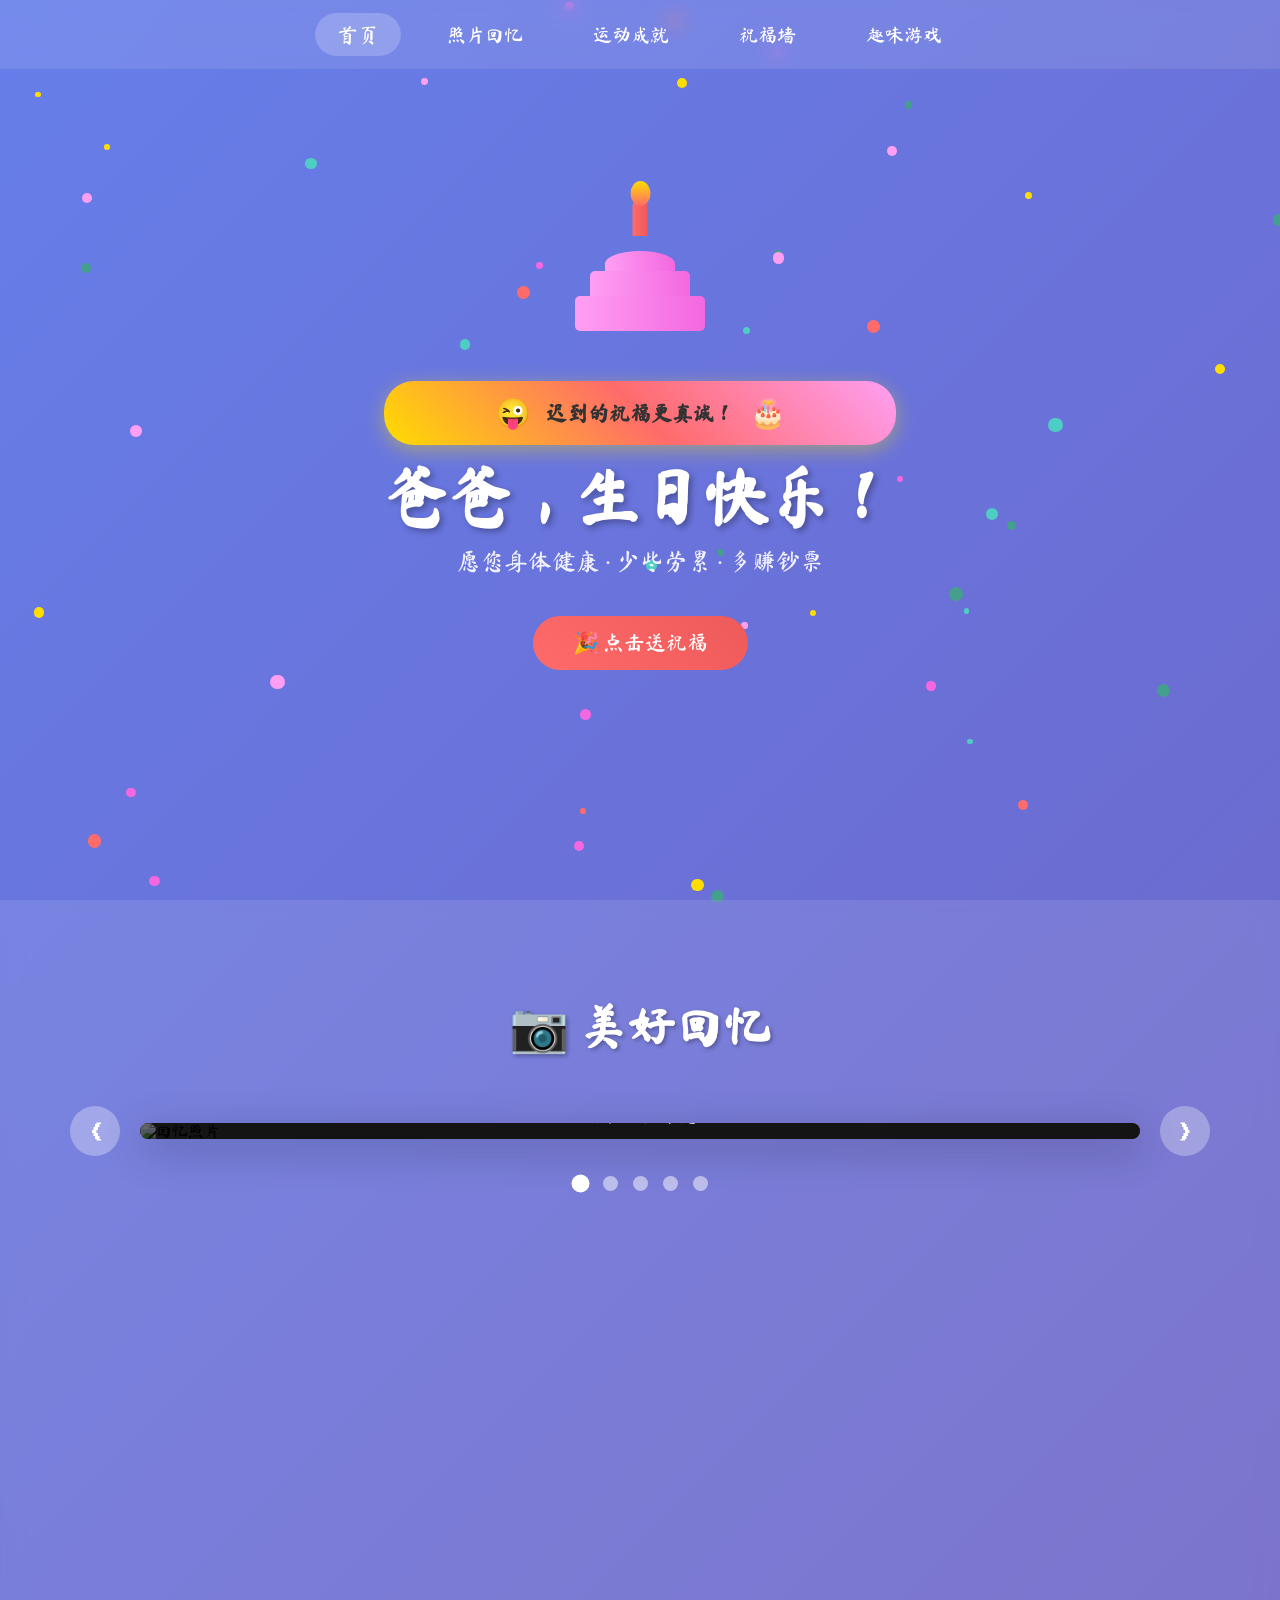
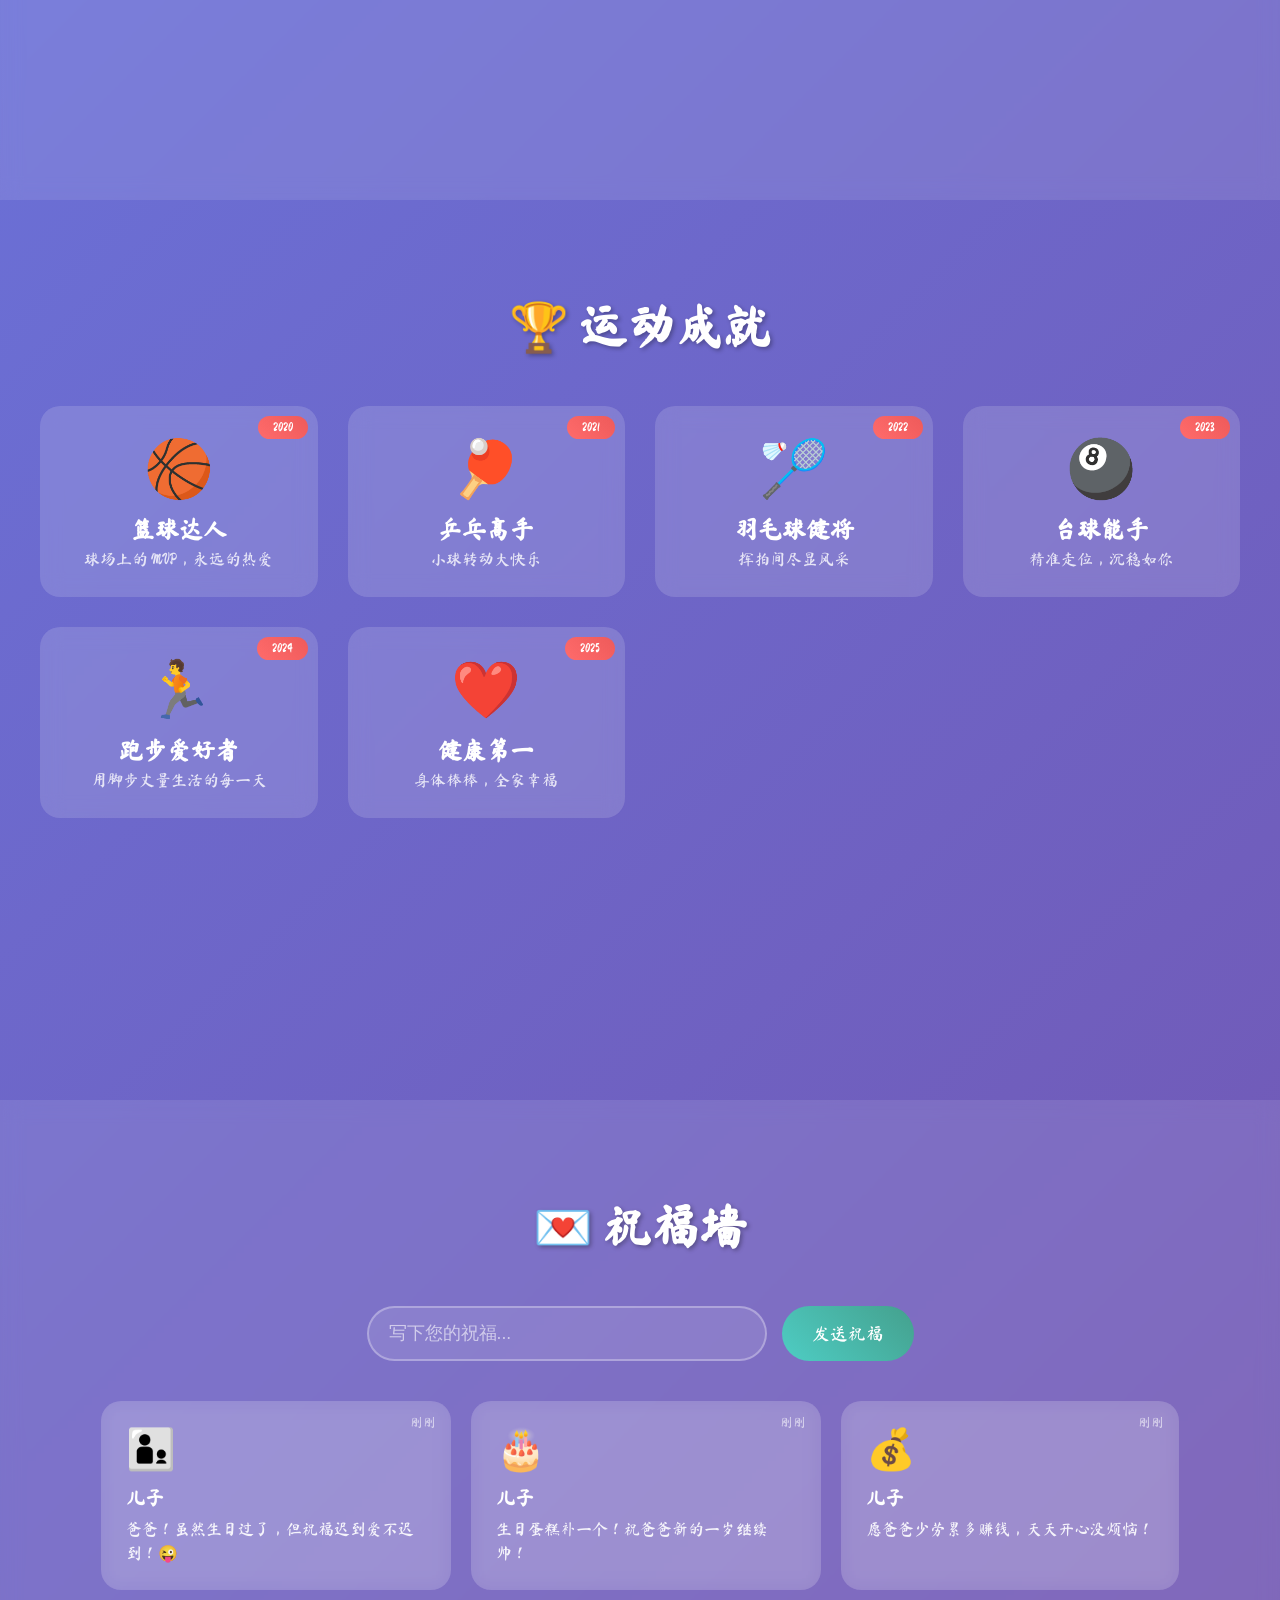
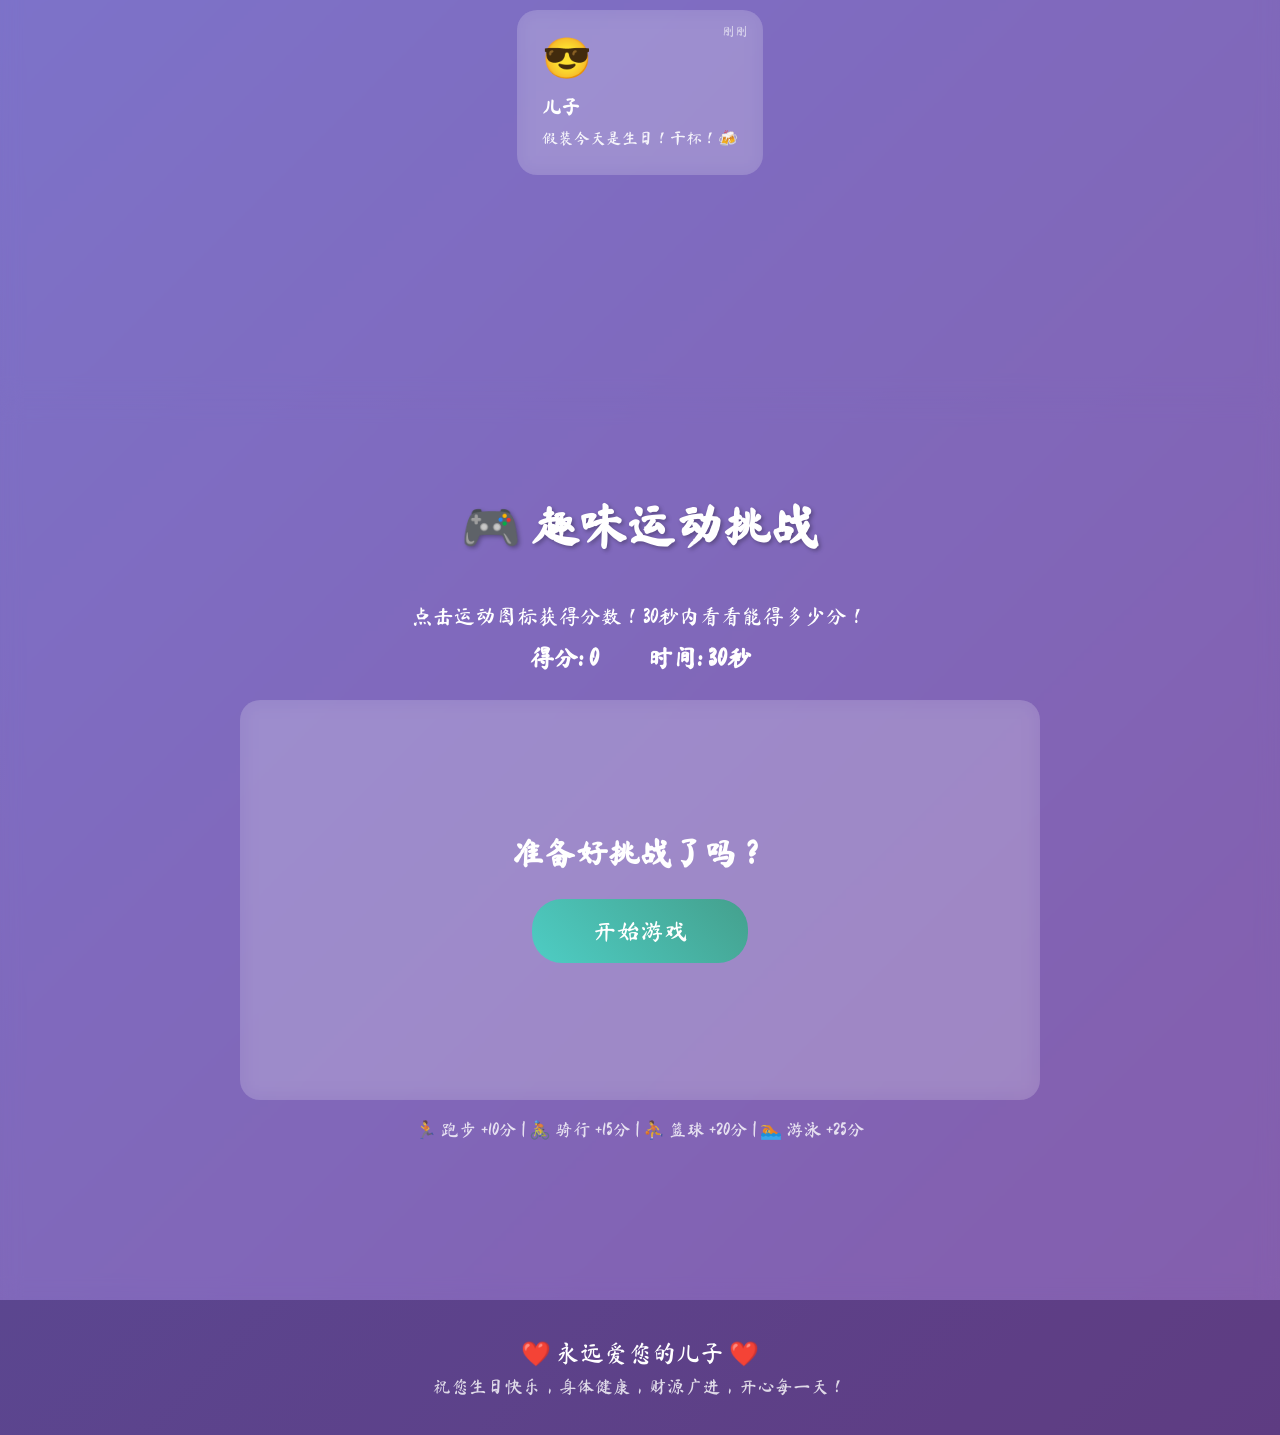
==== index.html @ ffc0ec8d "Add files via upload" ====
<!DOCTYPE html>
<html lang="zh-CN">
<head>
    <meta charset="UTF-8">
    <meta name="viewport" content="width=device-width, initial-scale=1.0">
    <title>爸爸生日快乐！</title>
    <link rel="stylesheet" href="style.css">
    <link href="https://fonts.googleapis.com/css2?family=Ma+Shan+Zheng&family=ZCOOL+KuaiLe&display=swap" rel="stylesheet">
</head>
<body>
    <!-- 粒子背景 -->
    <div id="particles"></div>
    
    <!-- 导航栏 -->
    <nav class="navbar">
        <div class="nav-links">
            <a href="#home" class="nav-link active">首页</a>
            <a href="#photos" class="nav-link">照片回忆</a>
            <a href="#achievements" class="nav-link">运动成就</a>
            <a href="#wishes" class="nav-link">祝福墙</a>
            <a href="#game" class="nav-link">趣味游戏</a>
        </div>
    </nav>

    <!-- 首页 -->
    <section id="home" class="section home-section">
        <div class="home-content">
            <div class="birthday-cake">
                <div class="cake">
                    <div class="candle">
                        <div class="flame"></div>
                    </div>
                    <div class="cake-top"></div>
                    <div class="cake-middle"></div>
                    <div class="cake-bottom"></div>
                </div>
            </div>
            <div class="late-banner">
                <span class="late-emoji">😜</span>
                <span>迟到的祝福更真诚！</span>
                <span class="late-emoji">🎂</span>
            </div>
            <h1 class="main-title">爸爸，生日快乐！</h1>
            <p class="subtitle">愿您身体健康 · 少些劳累 · 多赚钞票</p>
            <button class="surprise-btn" onclick="showConfetti()">🎉 点击送祝福</button>
        </div>
    </section>

    <!-- 照片回忆 -->
    <section id="photos" class="section photos-section">
        <h2 class="section-title">📷 美好回忆</h2>
        <div class="photo-carousel">
            <button class="carousel-btn prev-btn" onclick="prevPhoto()">&#10094;</button>
            <div class="carousel-container">
                <div class="photo-wrapper">
                    <img id="current-photo" src="https://trae-api-cn.mchost.guru/api/ide/v1/text_to_image?prompt=happy%20father%20and%20son%20playing%20sports%20together%20outdoor%20sunny%20day&image_size=landscape_16_9" alt="回忆照片">
                    <div class="photo-caption" id="photo-caption">父子运动时光</div>
                </div>
            </div>
            <button class="carousel-btn next-btn" onclick="nextPhoto()">&#10095;</button>
        </div>
        <div class="photo-indicators">
            <span class="indicator active" onclick="goToPhoto(0)"></span>
            <span class="indicator" onclick="goToPhoto(1)"></span>
            <span class="indicator" onclick="goToPhoto(2)"></span>
            <span class="indicator" onclick="goToPhoto(3)"></span>
            <span class="indicator" onclick="goToPhoto(4)"></span>
        </div>
    </section>

    <!-- 运动成就 -->
    <section id="achievements" class="section achievements-section">
        <h2 class="section-title">🏆 运动成就</h2>
        <div class="achievements-grid">
            <div class="achievement-card" data-year="2020">
                <div class="achievement-icon">🏀</div>
                <h3>篮球达人</h3>
                <p>球场上的 MVP，永远的热爱</p>
                <div class="year-badge">2020</div>
            </div>
            <div class="achievement-card" data-year="2021">
                <div class="achievement-icon">🏓</div>
                <h3>乒乓高手</h3>
                <p>小球转动大快乐</p>
                <div class="year-badge">2021</div>
            </div>
            <div class="achievement-card" data-year="2022">
                <div class="achievement-icon">🏸</div>
                <h3>羽毛球健将</h3>
                <p>挥拍间尽显风采</p>
                <div class="year-badge">2022</div>
            </div>
            <div class="achievement-card" data-year="2023">
                <div class="achievement-icon">🎱</div>
                <h3>台球能手</h3>
                <p>精准走位，沉稳如你</p>
                <div class="year-badge">2023</div>
            </div>
            <div class="achievement-card" data-year="2024">
                <div class="achievement-icon">🏃</div>
                <h3>跑步爱好者</h3>
                <p>用脚步丈量生活的每一天</p>
                <div class="year-badge">2024</div>
            </div>
            <div class="achievement-card" data-year="2025">
                <div class="achievement-icon">❤️</div>
                <h3>健康第一</h3>
                <p>身体棒棒，全家幸福</p>
                <div class="year-badge">2025</div>
            </div>
        </div>
    </section>

    <!-- 祝福墙 -->
    <section id="wishes" class="section wishes-section">
        <h2 class="section-title">💌 祝福墙</h2>
        <div class="wish-input-container">
            <input type="text" id="wish-input" placeholder="写下您的祝福...">
            <button class="wish-btn" onclick="addWish()">发送祝福</button>
        </div>
        <div class="wishes-wall" id="wishes-wall">
            <div class="wish-card">
                <div class="wish-avatar">👨‍👦</div>
                <div class="wish-content">
                    <h4>儿子</h4>
                    <p>爸爸！虽然生日过了，但祝福迟到爱不迟到！😜</p>
                </div>
                <div class="wish-time">刚刚</div>
            </div>
            <div class="wish-card">
                <div class="wish-avatar">🎂</div>
                <div class="wish-content">
                    <h4>儿子</h4>
                    <p>生日蛋糕补一个！祝爸爸新的一岁继续帅！</p>
                </div>
                <div class="wish-time">刚刚</div>
            </div>
            <div class="wish-card">
                <div class="wish-avatar">💰</div>
                <div class="wish-content">
                    <h4>儿子</h4>
                    <p>愿爸爸少劳累多赚钱，天天开心没烦恼！</p>
                </div>
                <div class="wish-time">刚刚</div>
            </div>
            <div class="wish-card">
                <div class="wish-avatar">😎</div>
                <div class="wish-content">
                    <h4>儿子</h4>
                    <p>假装今天是生日！干杯！🍻</p>
                </div>
                <div class="wish-time">刚刚</div>
            </div>
        </div>
    </section>

    <!-- 趣味游戏 -->
    <section id="game" class="section game-section">
        <h2 class="section-title">🎮 趣味运动挑战</h2>
        <div class="game-container">
            <div class="game-info">
                <p>点击运动图标获得分数！30秒内看看能得多少分！</p>
                <div class="game-stats">
                    <span class="score">得分: <span id="score">0</span></span>
                    <span class="time">时间: <span id="time">30</span>秒</span>
                </div>
            </div>
            <div class="game-area" id="game-area">
                <div class="start-screen" id="start-screen">
                    <h3>准备好挑战了吗？</h3>
                    <button class="start-btn" onclick="startGame()">开始游戏</button>
                </div>
                <div class="game-over-screen" id="game-over-screen" style="display: none;">
                    <h3>游戏结束！</h3>
                    <p>最终得分: <span id="final-score">0</span></p>
                    <button class="start-btn" onclick="restartGame()">再玩一次</button>
                </div>
            </div>
            <div class="game-instructions">
                <p>🏃 跑步 +10分 | 🚴 骑行 +15分 | ⛹️ 篮球 +20分 | 🏊 游泳 +25分</p>
            </div>
        </div>
    </section>

    <!-- 页脚 -->
    <footer class="footer">
        <p>❤️ 永远爱您的儿子 ❤️</p>
        <p>祝您生日快乐，身体健康，财源广进，开心每一天！</p>
    </footer>

    <!-- 彩带效果 -->
    <div id="confetti-container"></div>

    <script src="script.js"></script>
</body>
</html>
---- style.css ----
* {
    margin: 0;
    padding: 0;
    box-sizing: border-box;
}

html {
    scroll-behavior: smooth;
}

body {
    font-family: 'Ma Shan Zheng', cursive;
    background: linear-gradient(135deg, #667eea 0%, #764ba2 100%);
    min-height: 100vh;
    overflow-x: hidden;
}

/* 粒子背景 */
#particles {
    position: fixed;
    top: 0;
    left: 0;
    width: 100%;
    height: 100%;
    pointer-events: none;
    z-index: 0;
}

.particle {
    position: absolute;
    width: 10px;
    height: 10px;
    border-radius: 50%;
    animation: float 15s infinite ease-in-out;
}

@keyframes float {
    0%, 100% { transform: translateY(0) rotate(0deg); opacity: 0.7; }
    50% { transform: translateY(-100px) rotate(180deg); opacity: 1; }
}

/* 导航栏 */
.navbar {
    position: fixed;
    top: 0;
    left: 0;
    width: 100%;
    background: rgba(255, 255, 255, 0.1);
    backdrop-filter: blur(10px);
    z-index: 100;
    padding: 15px 0;
}

.nav-links {
    display: flex;
    justify-content: center;
    gap: 30px;
}

.nav-link {
    color: white;
    text-decoration: none;
    font-size: 1.2rem;
    padding: 10px 20px;
    border-radius: 25px;
    transition: all 0.3s ease;
}

.nav-link:hover,
.nav-link.active {
    background: rgba(255, 255, 255, 0.2);
    transform: scale(1.1);
}

/* 通用样式 */
.section {
    min-height: 100vh;
    padding: 100px 20px;
    position: relative;
    z-index: 1;
}

.section-title {
    text-align: center;
    font-size: 3rem;
    color: white;
    margin-bottom: 50px;
    text-shadow: 2px 2px 4px rgba(0, 0, 0, 0.3);
}

/* 首页 */
.home-section {
    display: flex;
    justify-content: center;
    align-items: center;
    flex-direction: column;
    text-align: center;
}

.birthday-cake {
    margin-bottom: 30px;
}

.cake {
    position: relative;
    width: 150px;
    height: 120px;
    margin: 0 auto;
}

.candle {
    position: absolute;
    top: -30px;
    left: 50%;
    transform: translateX(-50%);
    width: 15px;
    height: 35px;
    background: linear-gradient(to right, #ff6b6b, #ee5a5a);
    border-radius: 5px 5px 0 0;
}

.flame {
    position: absolute;
    top: -20px;
    left: 50%;
    transform: translateX(-50%);
    width: 20px;
    height: 25px;
    background: linear-gradient(to top, #ff6b6b, #ffdd00);
    border-radius: 50%;
    animation: flicker 0.5s infinite alternate;
}

@keyframes flicker {
    0% { transform: translateX(-50%) scale(1); opacity: 1; }
    100% { transform: translateX(-50%) scale(1.1); opacity: 0.8; }
}

.cake-top {
    position: absolute;
    top: 20px;
    left: 50%;
    transform: translateX(-50%);
    width: 70px;
    height: 25px;
    background: linear-gradient(to right, #ff9ff3, #f368e0);
    border-radius: 50% 50% 0 0;
}

.cake-middle {
    position: absolute;
    top: 40px;
    left: 50%;
    transform: translateX(-50%);
    width: 100px;
    height: 30px;
    background: linear-gradient(to right, #ff9ff3, #f368e0);
    border-radius: 5px;
}

.cake-bottom {
    position: absolute;
    top: 65px;
    left: 50%;
    transform: translateX(-50%);
    width: 130px;
    height: 35px;
    background: linear-gradient(to right, #ff9ff3, #f368e0);
    border-radius: 5px;
}

.main-title {
    font-size: 4rem;
    color: white;
    text-shadow: 3px 3px 6px rgba(0, 0, 0, 0.3);
    margin-bottom: 20px;
    animation: bounce 2s infinite;
}

@keyframes bounce {
    0%, 100% { transform: translateY(0); }
    50% { transform: translateY(-10px); }
}

.subtitle {
    font-size: 1.5rem;
    color: rgba(255, 255, 255, 0.9);
    margin-bottom: 40px;
}

.late-banner {
    background: linear-gradient(45deg, #ffdd00, #ff6b6b, #ff9ff3);
    padding: 15px 30px;
    border-radius: 30px;
    margin-bottom: 20px;
    margin-left: auto;
    margin-right: auto;
    font-size: 1.3rem;
    color: #333;
    font-weight: bold;
    display: flex;
    align-items: center;
    justify-content: center;
    gap: 15px;
    animation: late-bounce 1s infinite alternate;
    box-shadow: 0 5px 20px rgba(255, 221, 0, 0.4);
}

.late-emoji {
    font-size: 1.8rem;
    animation: wiggle 0.5s infinite alternate;
}

@keyframes late-bounce {
    0% { transform: translateY(0) rotate(-2deg); }
    100% { transform: translateY(-5px) rotate(2deg); }
}

@keyframes wiggle {
    0% { transform: rotate(-10deg); }
    100% { transform: rotate(10deg); }
}

.surprise-btn {
    padding: 15px 40px;
    font-size: 1.3rem;
    background: linear-gradient(45deg, #ff6b6b, #ee5a5a);
    color: white;
    border: none;
    border-radius: 30px;
    cursor: pointer;
    transition: all 0.3s ease;
    font-family: 'Ma Shan Zheng', cursive;
}

.surprise-btn:hover {
    transform: scale(1.1);
    box-shadow: 0 10px 30px rgba(255, 107, 107, 0.4);
}

/* 照片轮播 */
.photos-section {
    background: rgba(255, 255, 255, 0.1);
    backdrop-filter: blur(10px);
}

.photo-carousel {
    display: flex;
    justify-content: center;
    align-items: center;
    gap: 20px;
    max-width: 1200px;
    margin: 0 auto;
}

.carousel-btn {
    width: 50px;
    height: 50px;
    font-size: 1.5rem;
    background: rgba(255, 255, 255, 0.3);
    border: none;
    border-radius: 50%;
    color: white;
    cursor: pointer;
    transition: all 0.3s ease;
}

.carousel-btn:hover {
    background: rgba(255, 255, 255, 0.5);
    transform: scale(1.1);
}

.carousel-container {
    flex: 1;
    max-width: 1000px;
    overflow: hidden;
    border-radius: 20px;
    box-shadow: 0 10px 40px rgba(0, 0, 0, 0.3);
    background: #333;
    display: flex;
    justify-content: center;
    align-items: center;
}

.photo-wrapper {
    position: relative;
    width: 100%;
    display: flex;
    justify-content: center;
}

#current-photo {
    width: 100%;
    height: auto;
    max-height: 550px;
    object-fit: contain;
}

.photo-caption {
    position: absolute;
    bottom: 0;
    left: 0;
    right: 0;
    background: rgba(0, 0, 0, 0.6);
    color: white;
    padding: 15px;
    text-align: center;
    font-size: 1.2rem;
}

.photo-indicators {
    display: flex;
    justify-content: center;
    gap: 15px;
    margin-top: 20px;
}

.indicator {
    width: 15px;
    height: 15px;
    border-radius: 50%;
    background: rgba(255, 255, 255, 0.5);
    cursor: pointer;
    transition: all 0.3s ease;
}

.indicator.active,
.indicator:hover {
    background: white;
    transform: scale(1.2);
}

/* 运动成就 */
.achievements-grid {
    display: grid;
    grid-template-columns: repeat(auto-fit, minmax(250px, 1fr));
    gap: 30px;
    max-width: 1200px;
    margin: 0 auto;
}

.achievement-card {
    background: rgba(255, 255, 255, 0.15);
    backdrop-filter: blur(10px);
    padding: 30px;
    border-radius: 20px;
    text-align: center;
    transition: all 0.3s ease;
    position: relative;
    overflow: hidden;
}

.achievement-card:hover {
    transform: translateY(-10px);
    background: rgba(255, 255, 255, 0.25);
    box-shadow: 0 20px 40px rgba(0, 0, 0, 0.2);
}

.achievement-icon {
    font-size: 3.5rem;
    margin-bottom: 15px;
    animation: bounce 2s infinite;
}

.achievement-card h3 {
    color: white;
    font-size: 1.5rem;
    margin-bottom: 10px;
}

.achievement-card p {
    color: rgba(255, 255, 255, 0.8);
    font-size: 1rem;
}

.year-badge {
    position: absolute;
    top: 10px;
    right: 10px;
    background: linear-gradient(45deg, #ff6b6b, #ee5a5a);
    padding: 5px 15px;
    border-radius: 15px;
    color: white;
    font-size: 0.8rem;
}

/* 祝福墙 */
.wishes-section {
    background: rgba(255, 255, 255, 0.1);
    backdrop-filter: blur(10px);
}

.wish-input-container {
    display: flex;
    justify-content: center;
    gap: 15px;
    margin-bottom: 40px;
}

#wish-input {
    width: 400px;
    padding: 15px 20px;
    border-radius: 30px;
    border: 2px solid rgba(255, 255, 255, 0.3);
    background: rgba(255, 255, 255, 0.1);
    color: white;
    font-size: 1.1rem;
    outline: none;
    transition: all 0.3s ease;
}

#wish-input:focus {
    border-color: white;
    background: rgba(255, 255, 255, 0.2);
}

#wish-input::placeholder {
    color: rgba(255, 255, 255, 0.6);
}

.wish-btn {
    padding: 15px 30px;
    font-size: 1.1rem;
    background: linear-gradient(45deg, #4ecdc4, #44a08d);
    color: white;
    border: none;
    border-radius: 30px;
    cursor: pointer;
    transition: all 0.3s ease;
    font-family: 'Ma Shan Zheng', cursive;
}

.wish-btn:hover {
    transform: scale(1.05);
    box-shadow: 0 10px 30px rgba(78, 205, 196, 0.4);
}

.wishes-wall {
    display: flex;
    flex-wrap: wrap;
    justify-content: center;
    gap: 20px;
    max-width: 1200px;
    margin: 0 auto;
}

.wish-card {
    background: rgba(255, 255, 255, 0.15);
    backdrop-filter: blur(10px);
    padding: 25px;
    border-radius: 20px;
    max-width: 350px;
    transition: all 0.3s ease;
    position: relative;
}

.wish-card:hover {
    transform: translateY(-5px);
    background: rgba(255, 255, 255, 0.25);
}

.wish-avatar {
    font-size: 2.5rem;
    margin-bottom: 15px;
}

.wish-content h4 {
    color: white;
    font-size: 1.2rem;
    margin-bottom: 10px;
}

.wish-content p {
    color: rgba(255, 255, 255, 0.9);
    font-size: 1rem;
    line-height: 1.5;
}

.wish-time {
    position: absolute;
    top: 15px;
    right: 15px;
    color: rgba(255, 255, 255, 0.6);
    font-size: 0.8rem;
}

/* 趣味游戏 */
.game-section {
    background: rgba(255, 255, 255, 0.1);
    backdrop-filter: blur(10px);
}

.game-container {
    max-width: 800px;
    margin: 0 auto;
    text-align: center;
}

.game-info {
    color: white;
    font-size: 1.3rem;
    margin-bottom: 30px;
}

.game-stats {
    display: flex;
    justify-content: center;
    gap: 50px;
    margin-top: 20px;
}

.score,
.time {
    font-size: 1.5rem;
    font-weight: bold;
}

.game-area {
    background: rgba(255, 255, 255, 0.15);
    backdrop-filter: blur(10px);
    border-radius: 20px;
    height: 400px;
    position: relative;
    overflow: hidden;
}

.start-screen,
.game-over-screen {
    position: absolute;
    top: 50%;
    left: 50%;
    transform: translate(-50%, -50%);
    text-align: center;
    color: white;
}

.start-screen h3,
.game-over-screen h3 {
    font-size: 2rem;
    margin-bottom: 30px;
}

.start-btn {
    padding: 20px 60px;
    font-size: 1.5rem;
    background: linear-gradient(45deg, #4ecdc4, #44a08d);
    color: white;
    border: none;
    border-radius: 30px;
    cursor: pointer;
    transition: all 0.3s ease;
    font-family: 'Ma Shan Zheng', cursive;
}

.start-btn:hover {
    transform: scale(1.1);
    box-shadow: 0 15px 40px rgba(78, 205, 196, 0.4);
}

.game-icon {
    position: absolute;
    font-size: 3rem;
    cursor: pointer;
    transition: all 0.2s ease;
    animation: pop 0.3s ease;
}

@keyframes pop {
    0% { transform: scale(0); }
    50% { transform: scale(1.2); }
    100% { transform: scale(1); }
}

.game-icon:hover {
    transform: scale(1.3);
}

.game-instructions {
    color: rgba(255, 255, 255, 0.8);
    margin-top: 20px;
    font-size: 1.1rem;
}

/* 页脚 */
.footer {
    text-align: center;
    padding: 40px 20px;
    background: rgba(0, 0, 0, 0.2);
    color: white;
}

.footer p:first-child {
    font-size: 1.5rem;
    margin-bottom: 10px;
}

.footer p:last-child {
    font-size: 1.1rem;
    color: rgba(255, 255, 255, 0.8);
}

/* 彩带效果 */
#confetti-container {
    position: fixed;
    top: 0;
    left: 0;
    width: 100%;
    height: 100%;
    pointer-events: none;
    z-index: 1000;
    display: none;
}

.confetti {
    position: absolute;
    width: 10px;
    height: 10px;
    border-radius: 50%;
    animation: confetti-fall 3s linear forwards;
}

@keyframes confetti-fall {
    0% {
        transform: translateY(-10px) rotate(0deg);
        opacity: 1;
    }
    100% {
        transform: translateY(100vh) rotate(720deg);
        opacity: 0;
    }
}

/* 响应式 */
@media (max-width: 768px) {
    .nav-links {
        gap: 10px;
    }
    
    .nav-link {
        font-size: 1rem;
        padding: 8px 15px;
    }
    
    .main-title {
        font-size: 2.5rem;
    }
    
    .countdown {
        gap: 10px;
    }
    
    .countdown-item {
        padding: 10px 20px;
    }
    
    .countdown-item span:first-child {
        font-size: 1.5rem;
    }
    
    #wish-input {
        width: 250px;
    }
    
    .achievements-grid {
        grid-template-columns: 1fr;
    }
}
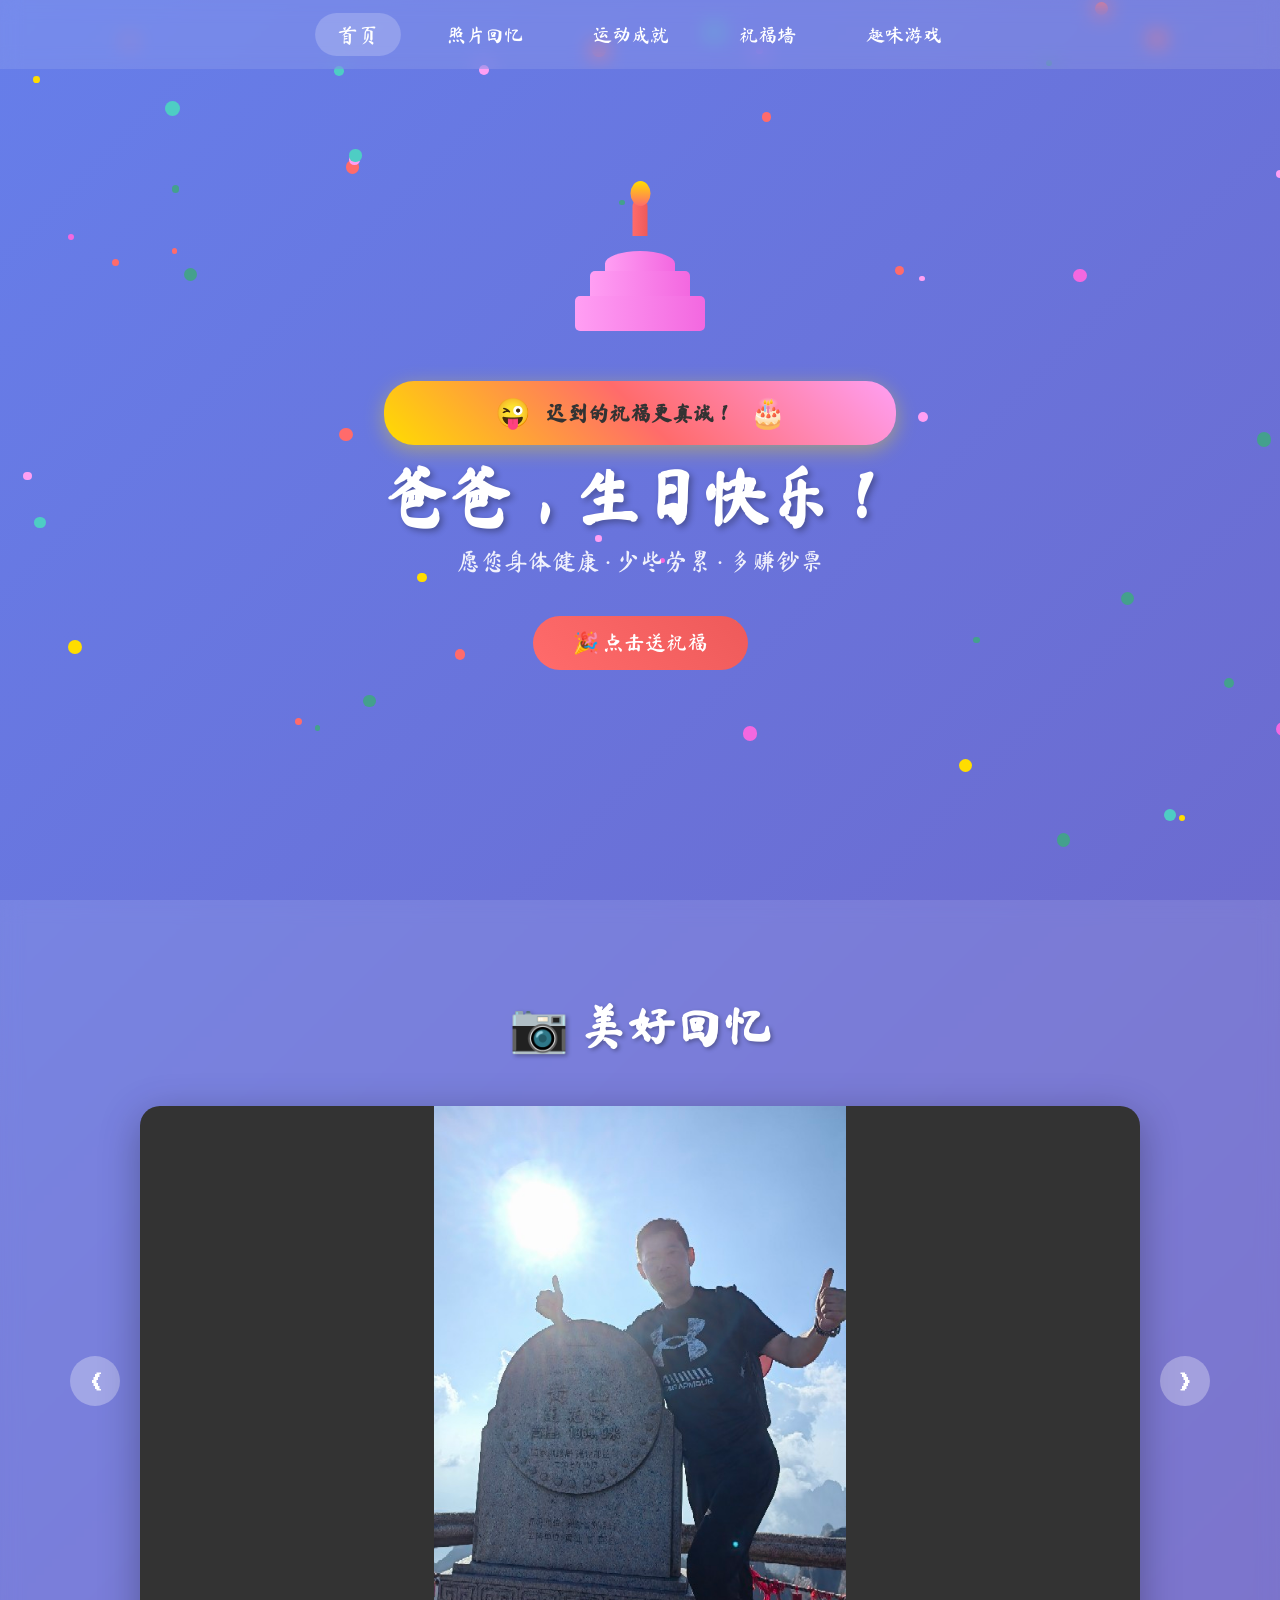
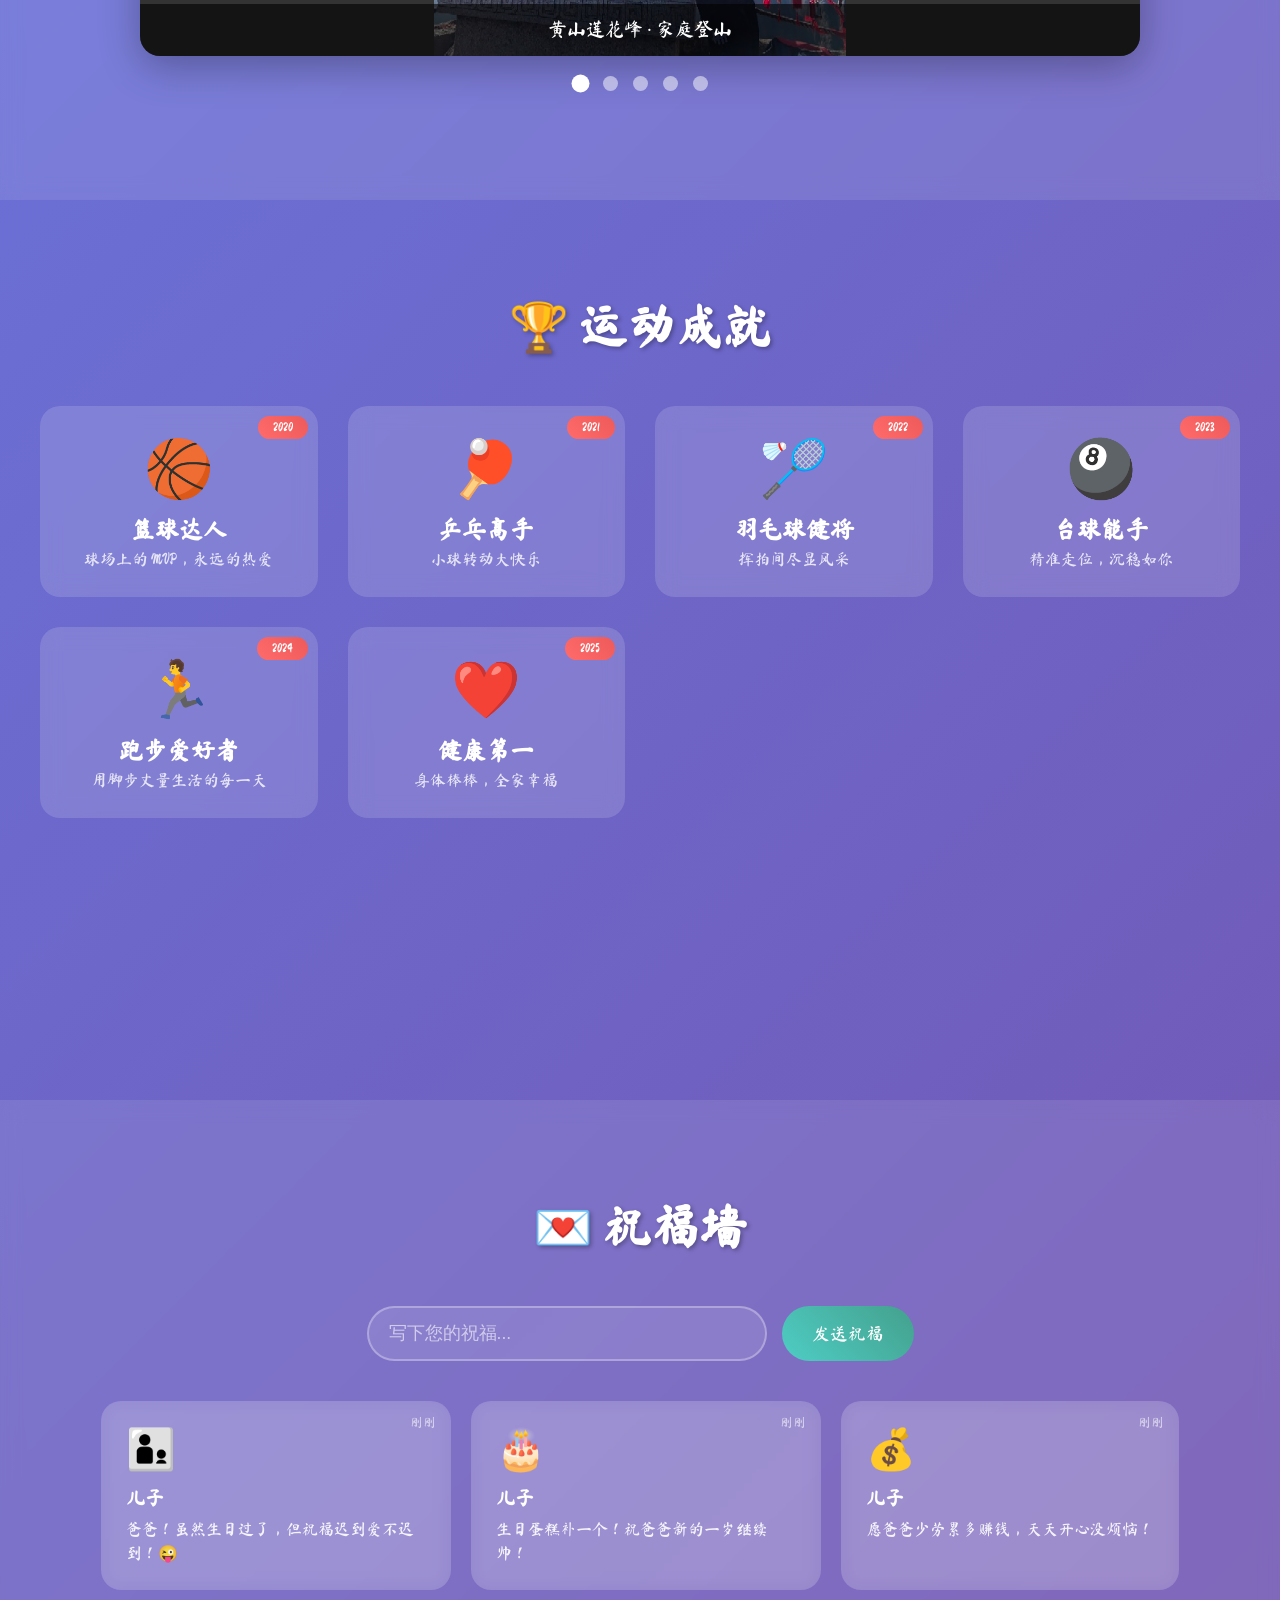
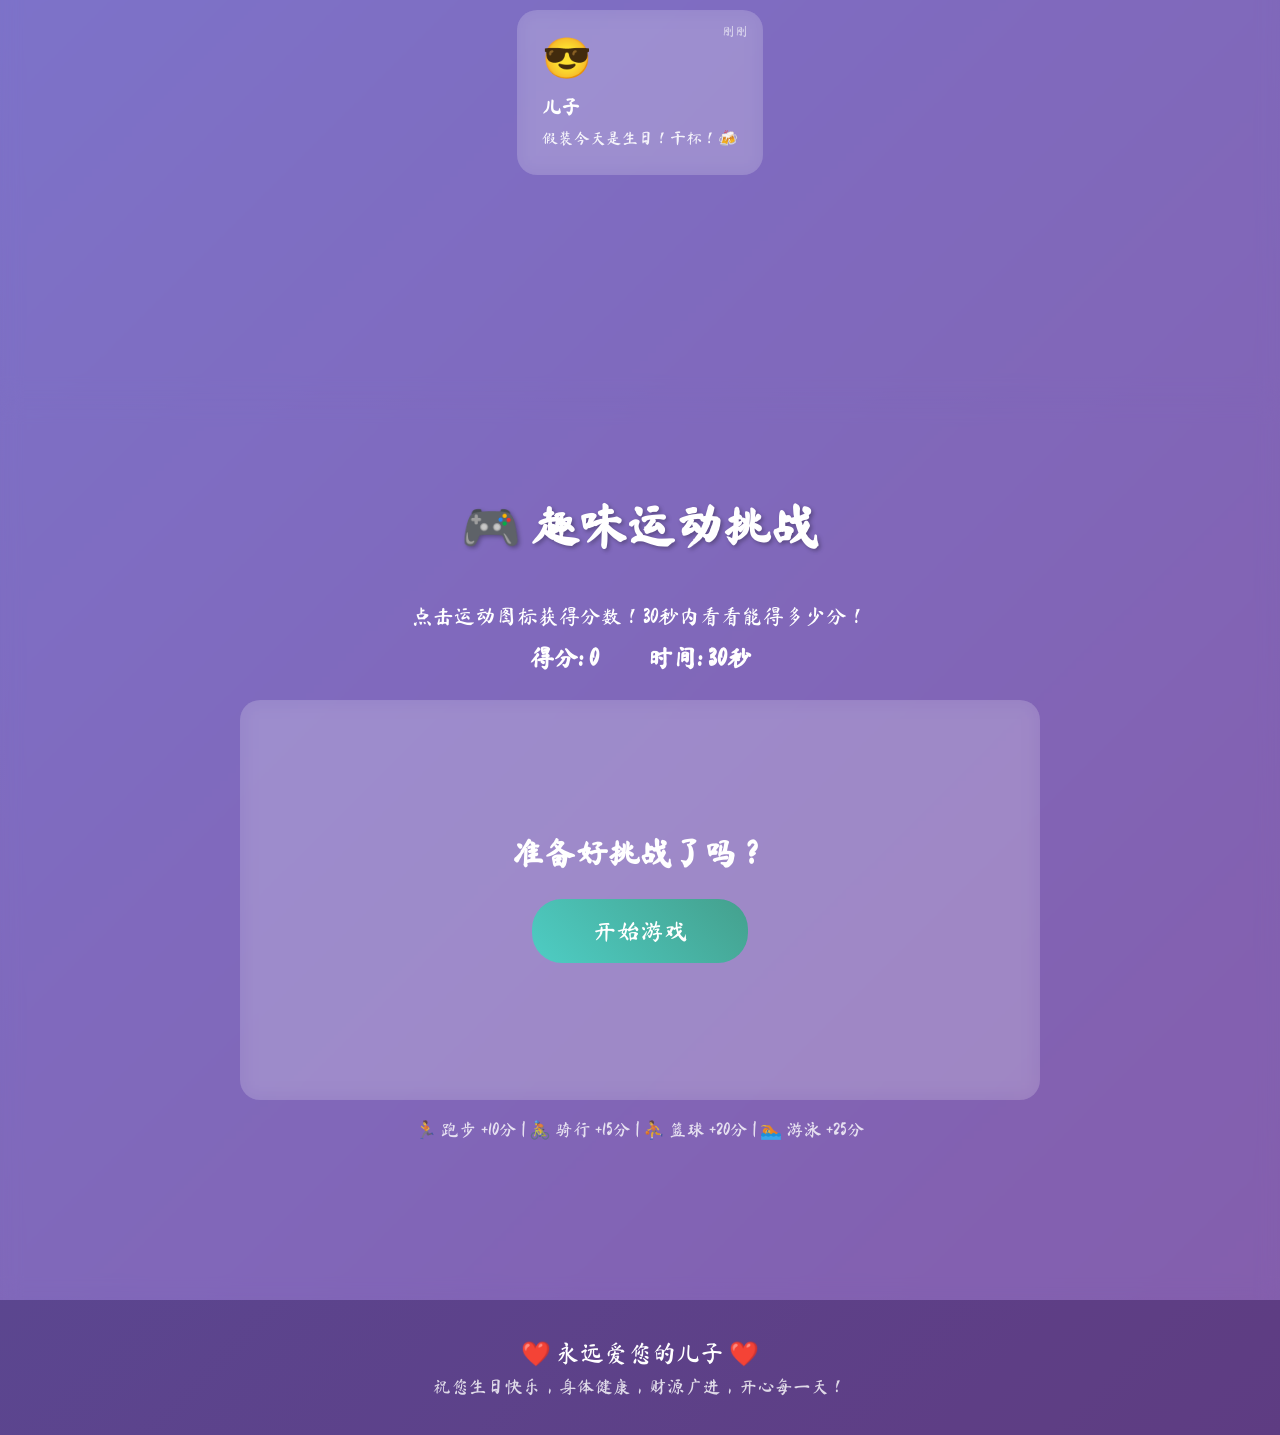
==== commit 10b6537e: "Update index.html" ====
--- a/index.html
+++ b/index.html
@@ -53,8 +53,8 @@
             <button class="carousel-btn prev-btn" onclick="prevPhoto()">&#10094;</button>
             <div class="carousel-container">
                 <div class="photo-wrapper">
-                    <img id="current-photo" src="https://trae-api-cn.mchost.guru/api/ide/v1/text_to_image?prompt=happy%20father%20and%20son%20playing%20sports%20together%20outdoor%20sunny%20day&image_size=landscape_16_9" alt="回忆照片">
-                    <div class="photo-caption" id="photo-caption">父子运动时光</div>
+                    <img id="current-photo" src="images/huangshan1.jpg" alt="回忆照片">
+                    <div class="photo-caption" id="photo-caption">黄山莲花峰 · 家庭登山</div>
                 </div>
             </div>
             <button class="carousel-btn next-btn" onclick="nextPhoto()">&#10095;</button>
@@ -193,4 +193,4 @@
 
     <script src="script.js"></script>
 </body>
-</html>+</html>
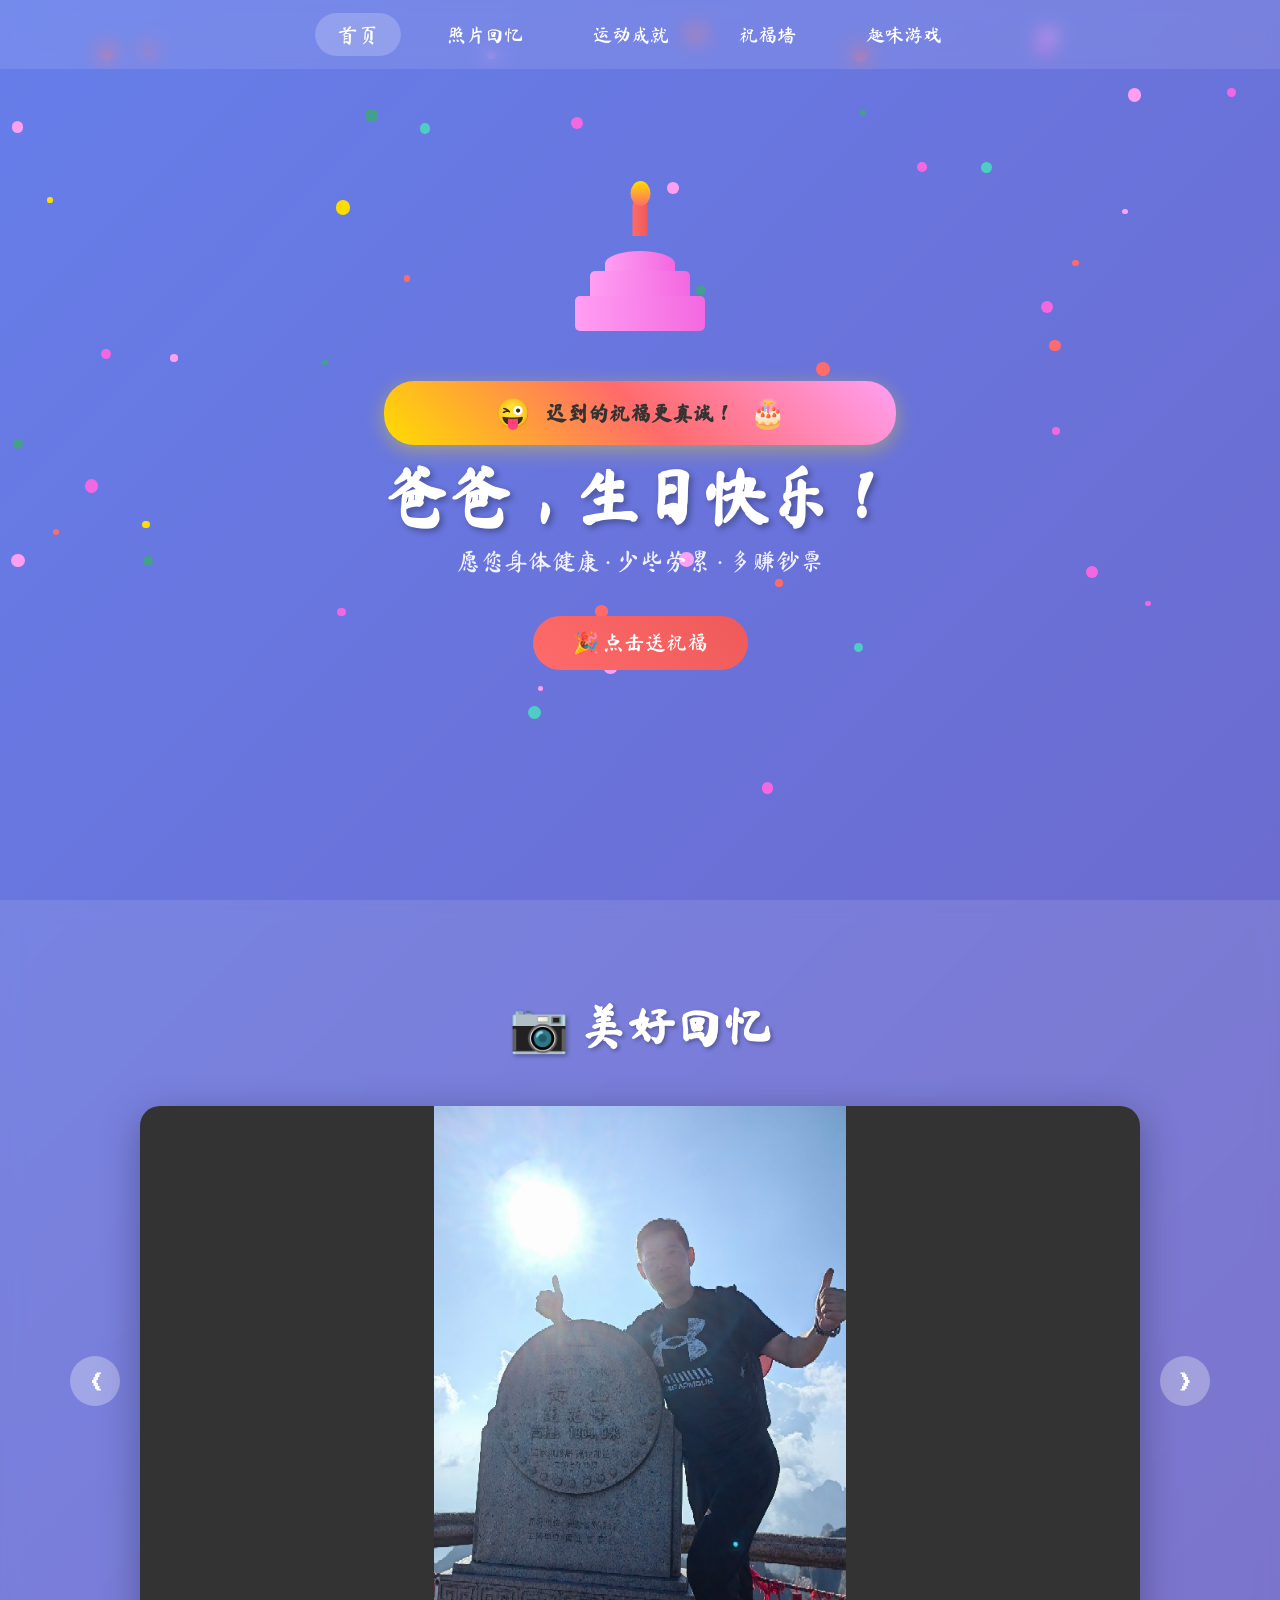
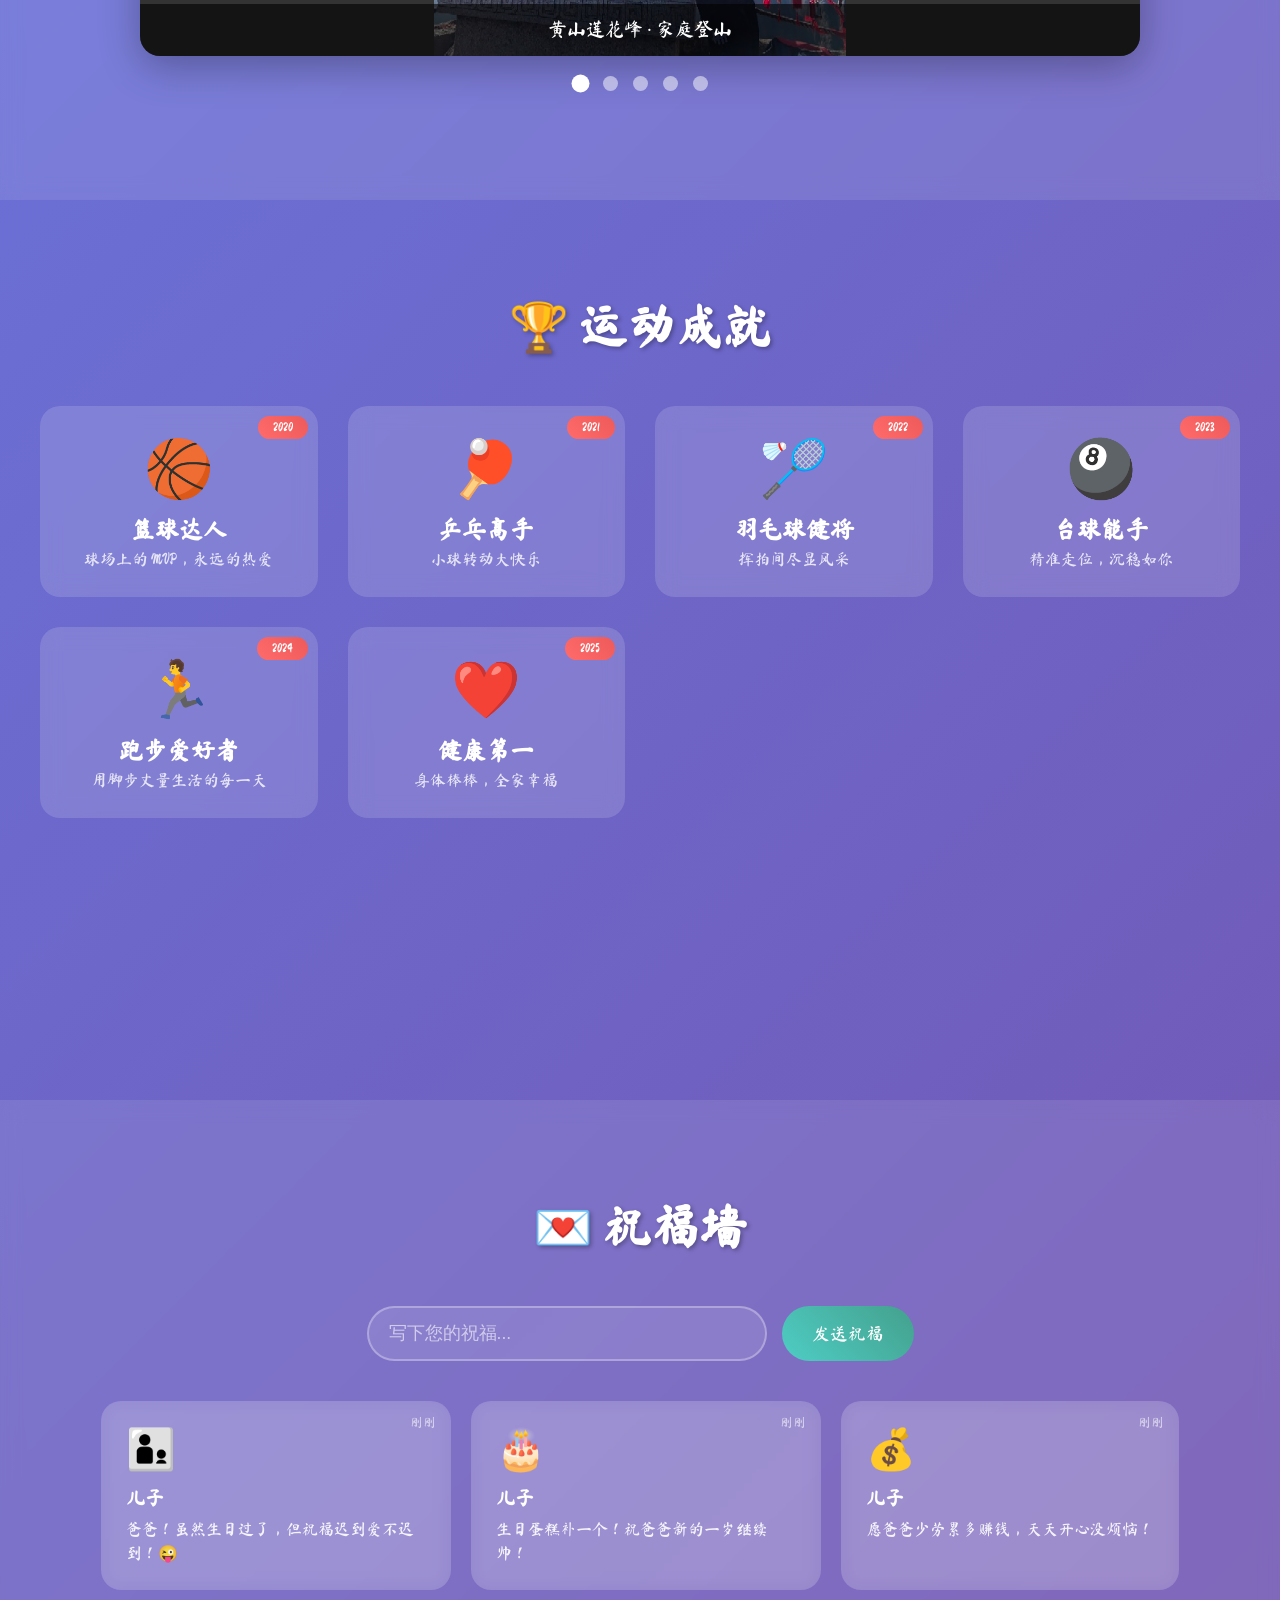
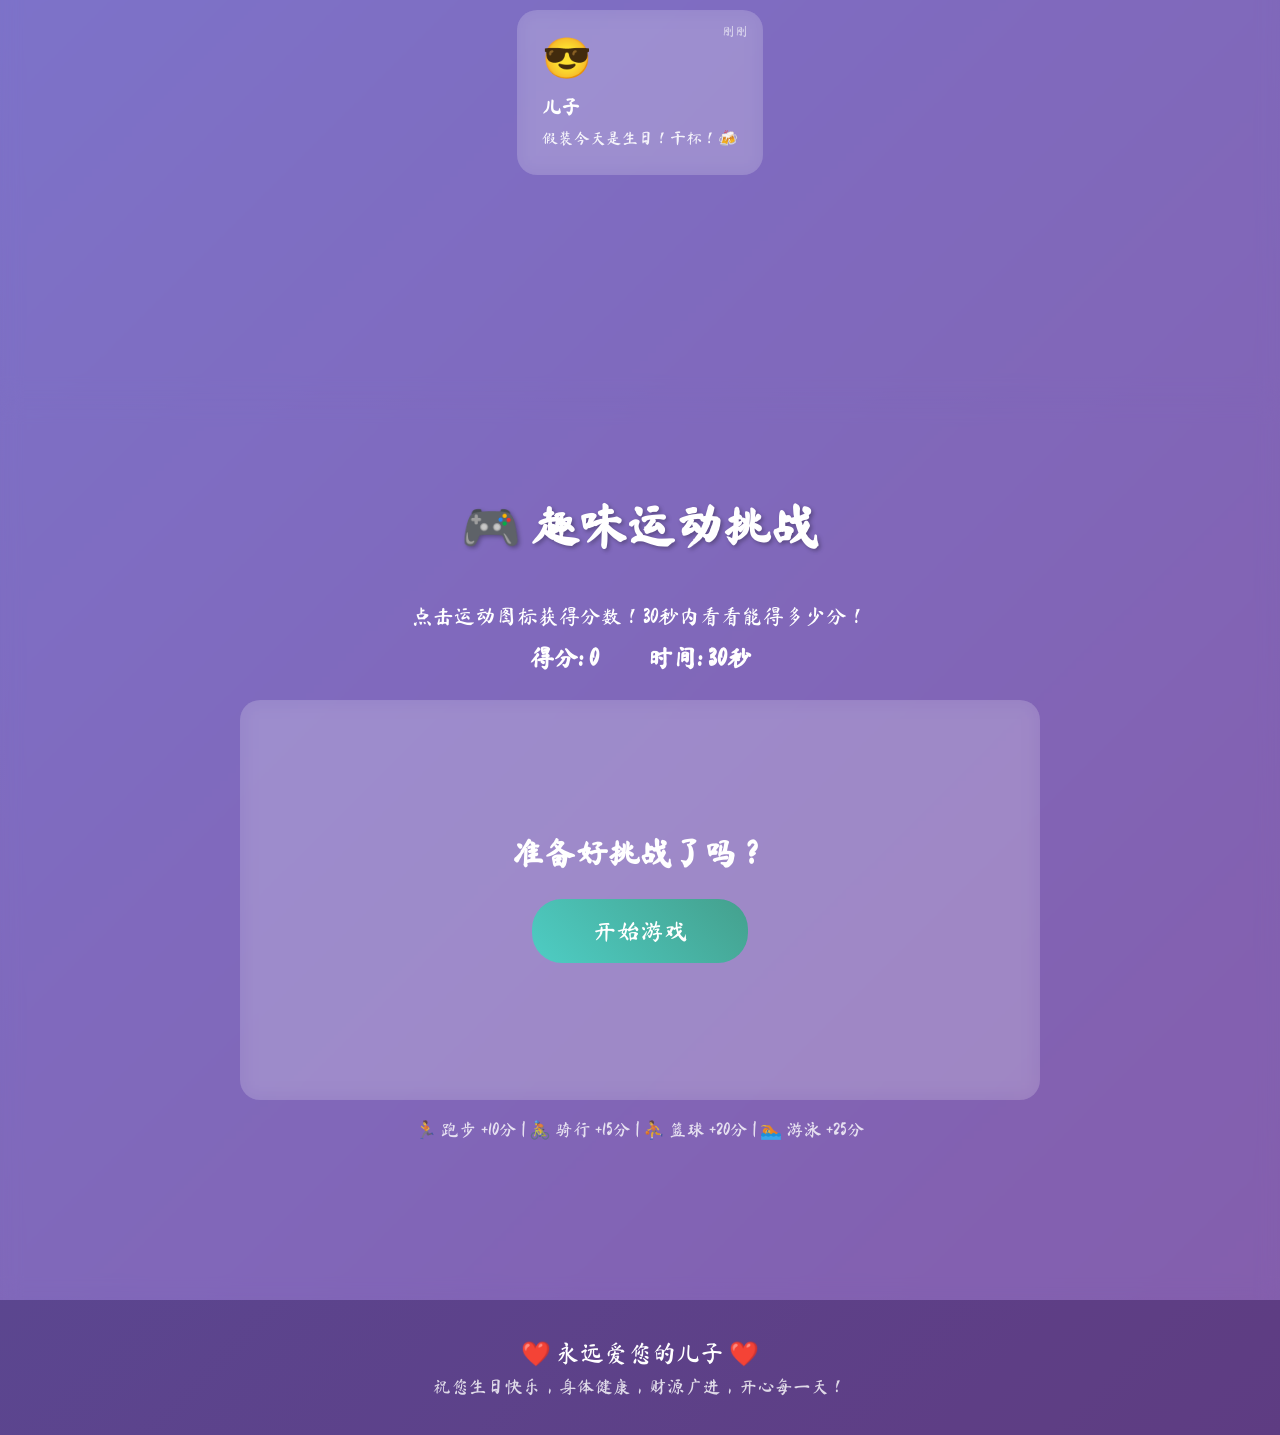
==== commit abc9ac1c: "Update index.html" ====
--- a/index.html
+++ b/index.html
@@ -53,7 +53,7 @@
             <button class="carousel-btn prev-btn" onclick="prevPhoto()">&#10094;</button>
             <div class="carousel-container">
                 <div class="photo-wrapper">
-                    <img id="current-photo" src="images/huangshan1.jpg" alt="回忆照片">
+                    <img id="current-photo" src="" alt="回忆照片">
                     <div class="photo-caption" id="photo-caption">黄山莲花峰 · 家庭登山</div>
                 </div>
             </div>
